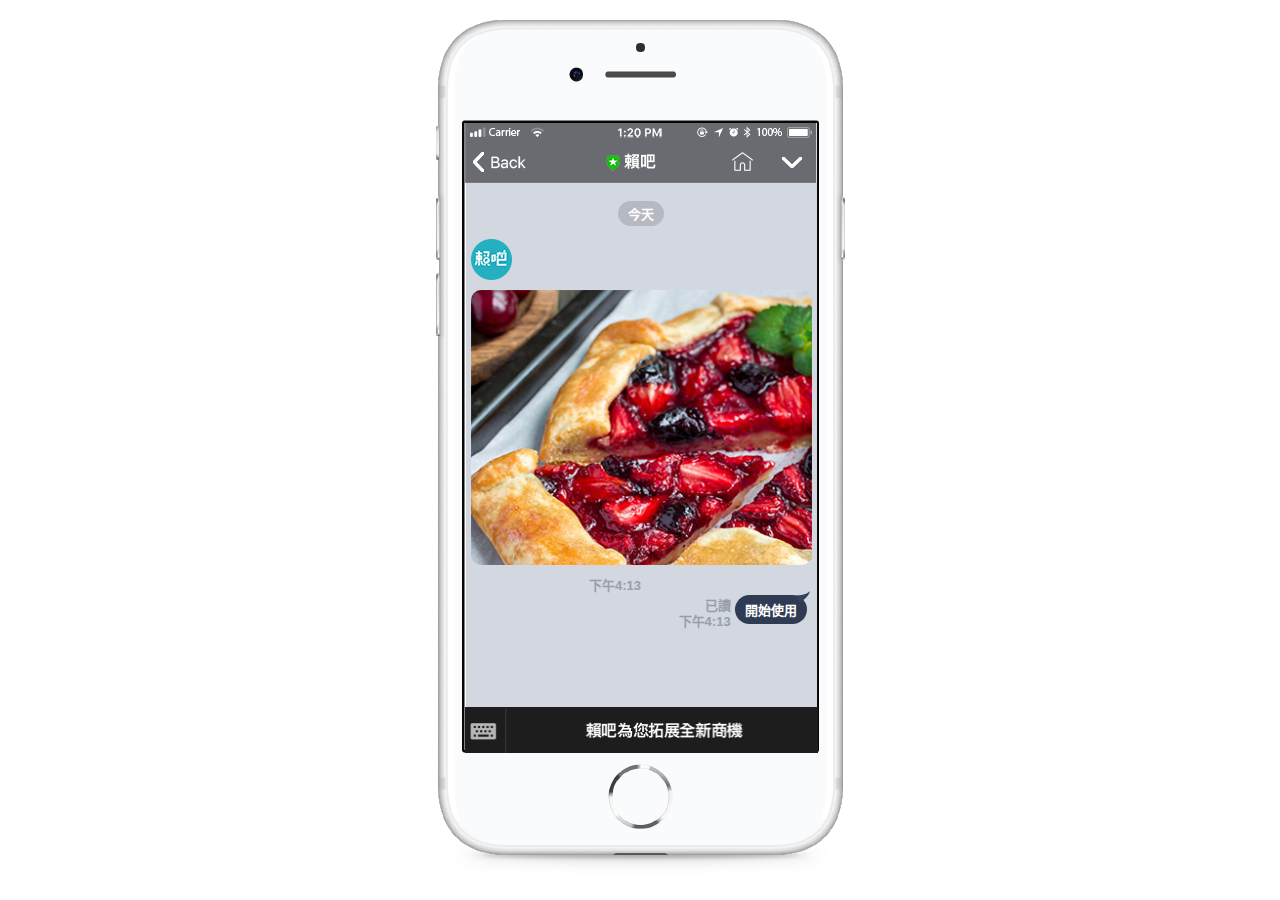
==== page02.html @ 3148f6fa "over" ====
<!DOCTYPE html>
<html lang="tw">
  <head>
    <meta http-equiv="Content-Language" content="zh-tw" />
    <meta http-equiv="Content-type" content="text/html; charset=utf-8" />
    <meta name="viewport" content="width=device-width, initial-scale=1, maximum-scale=1, user-scalable=no, minimal-ui" />

    <title></title>

    <link href="css/public.css" rel="stylesheet" type="text/css" />

    <script src="js/jquery_v1.10.2/jquery-1.10.2.min.js" language="javascript" type="text/javascript" ></script>
    <script src="js/public.js" language="javascript" type="text/javascript" ></script>

  </head>
  <body lang="zh-tw">
    
    <div id='phone'>
      <div class='top'><img src="img/top.png"></div>

      <div class='boxs'>  
        <div class='box'>
          <p>今天</p>

          <div class='type_boxs'>
            <div class='store'>
              <img class='icon' src="img/icon.png">
            </div>
            <div class='pic one_pic'><img src="img/pic01.jpg"></div>
            <div class='iboxs'>
              <i class='right'>下午4:13</i>
            </div>

            <div class='user'>
              <div class='iboxs'>
                <i class='right'>已讀</i>
                <i class='right'>下午4:13</i>
              </div>
              
              <div class='answer'>開始使用</div>
            </div>
          </div>
        </div>
      </div>

      <div class='bar'><img src="img/bar.png"></div>
    </div>

  </body>
</html>
---- css/public.css ----
﻿*,*:after,*:before{vertical-align:top;-moz-box-sizing:border-box;-webkit-box-sizing:border-box;box-sizing:border-box;-moz-osx-font-smoothing:antialiased;-webkit-font-smoothing:antialiased;-moz-font-smoothing:antialiased;-ms-font-smoothing:antialiased;-o-font-smoothing:antialiased}*::-moz-selection,*:after::-moz-selection,*:before::-moz-selection{color:#fff;background-color:#96c8ff}*::selection,*:after::selection,*:before::selection{color:#fff;background-color:#96c8ff}html{min-height:100%}html body{display:inline-block;width:100%;min-height:100%;margin:0;padding:0;color:#5a5a5a;text-align:center;font-size:medium;font-family:Roboto, RobotoDraft, Helvetica, Arial, sans-serif, "微軟正黑體", "Microsoft JhengHei";-moz-osx-font-smoothing:antialiased;-webkit-font-smoothing:antialiased;-moz-font-smoothing:antialiased;-ms-font-smoothing:antialiased;-o-font-smoothing:antialiased}#phone{display:inline-block;position:relative;width:409px;height:856px;background-image:url(../img/phone.png);background-repeat:no-repeat;margin-top:20px}#phone .boxs{display:inline-block;width:351px;height:627px;margin-left:2px;margin-top:103px;background-color:#d2d7e0;overflow:auto;-webkit-overflow-scrolling:touch}#phone .boxs::-webkit-scrollbar-thumb{background-color:transparent}#phone .boxs::-webkit-scrollbar{background-color:transparent;width:0}#phone .boxs .box{display:inline-block;width:100%;margin-top:65px}#phone .boxs .box p{display:inline-block;background-color:#b6b9c1;font-size:13px;font-weight:600;-moz-border-radius:15px;-webkit-border-radius:15px;border-radius:15px;padding:3px 10px;color:white}#phone .boxs .box .type_boxs{display:inline-block;width:100%;padding:0 5px;*zoom:1}#phone .boxs .box .type_boxs:after{display:table;content:"";line-height:0;clear:both}#phone .boxs .box .type_boxs .store{display:inline-block;width:80%;float:left}#phone .boxs .box .type_boxs .store .icon{display:inline-block;width:41px;height:41px;float:left}#phone .boxs .box .type_boxs .store .talk{display:inline-block;position:relative;width:calc(100% - 41px - 10px);-moz-border-radius:10px;-webkit-border-radius:10px;border-radius:10px;margin-left:10px;margin-top:calc(41px / 2);padding:10px;background-color:white;font-size:13px;color:black;font-weight:600;text-align:left}#phone .boxs .box .type_boxs .store .talk:before{display:inline-block;content:'';width:14px;height:11px;position:absolute;top:-4px;left:-5px;background-image:url(../img/talk.png)}#phone .boxs .box .type_boxs .store .talk:after{display:inline-block;position:absolute;bottom:0;right:-56px;content:'下午 4:03';font-size:12px;color:#9a9ea8;font-weight:600}#phone .boxs .box .type_boxs .user{display:inline-block;width:50%;float:right;margin-top:20px}#phone .boxs .box .type_boxs .user.u5{margin-top:5px}#phone .boxs .box .type_boxs .user .answer{display:inline-block;position:relative;font-size:13px;color:white;font-weight:600;-moz-border-radius:15px;-webkit-border-radius:15px;border-radius:15px;padding:5px 10px;background-color:#2f3b53}#phone .boxs .box .type_boxs .user .answer:before{display:inline-block;content:'';width:14px;height:11px;position:absolute;top:-4px;right:-3px;background-image:url(../img/talk_b.png)}#phone .boxs .box .type_boxs .pic{display:inline-block;width:100%;height:275px;margin:10px 0;-moz-border-radius:10px;-webkit-border-radius:10px;border-radius:10px;overflow:hidden;float:left}#phone .boxs .box .type_boxs .pic img{display:inline-block;width:100%;max-width:341px}#phone .boxs .box .type_boxs .banner_boxs{display:inline-block;width:100%;height:350px;max-width:351px;margin-top:10px;overflow:auto;-webkit-overflow-scrolling:touch}#phone .boxs .box .type_boxs .banner_boxs::-webkit-scrollbar{background-color:transparent;width:0}#phone .boxs .box .type_boxs .banner_boxs .banner_box{display:inline-block;position:relative;width:1000px;*zoom:1}#phone .boxs .box .type_boxs .banner_boxs .banner_box:after{display:table;content:"";line-height:0;clear:both}#phone .boxs .box .type_boxs .banner_boxs .banner_box .cent{display:inline-block;width:270px;float:left;-moz-border-radius:10px;-webkit-border-radius:10px;border-radius:10px;margin-right:10px;overflow:hidden;background-color:white}#phone .boxs .box .type_boxs .banner_boxs .banner_box .cent .cent_pic{display:inline-block;width:100%;height:160px;overflow:hidden}#phone .boxs .box .type_boxs .banner_boxs .banner_box .cent .cent_pic img{width:100%}#phone .boxs .box .type_boxs .banner_boxs .banner_box .cent .type{display:inline-block;width:100%;text-align:left;padding:10px;border-bottom:1px solid #f3f3f3}#phone .boxs .box .type_boxs .banner_boxs .banner_box .cent .type b{display:inline-block;width:100%;font-size:15px;color:black}#phone .boxs .box .type_boxs .banner_boxs .banner_box .cent .type span{display:inline-block;width:100%;font-size:15px;color:#636363}#phone .boxs .box .type_boxs .banner_boxs .banner_box .cent a{display:inline-block;width:100%;padding:10px;text-decoration:none;cursor:pointer;color:#566e9b;font-size:15px}#phone .top{display:inline-block;width:351px;height:60px;position:absolute;top:103px;left:calc(50% - 175px)}#phone .top img{display:inline-block;max-width:100%}#phone .bar{display:inline-block;width:356px;position:absolute;bottom:123px;left:calc(50% - 177px)}#phone .bar img{display:inline-block;width:100%;max-width:353px}.iboxs{display:inline-block;width:50%}.iboxs.i100{width:100%}.iboxs.ino{float:left;width:auto;position:absolute;bottom:3px;left:277px}.iboxs i{display:block;width:100%;font-style:normal;font-size:13px;color:#9a9ea8;font-weight:600;margin-bottom:-3px}.iboxs i.left{text-align:left}.iboxs i.right{text-align:right}
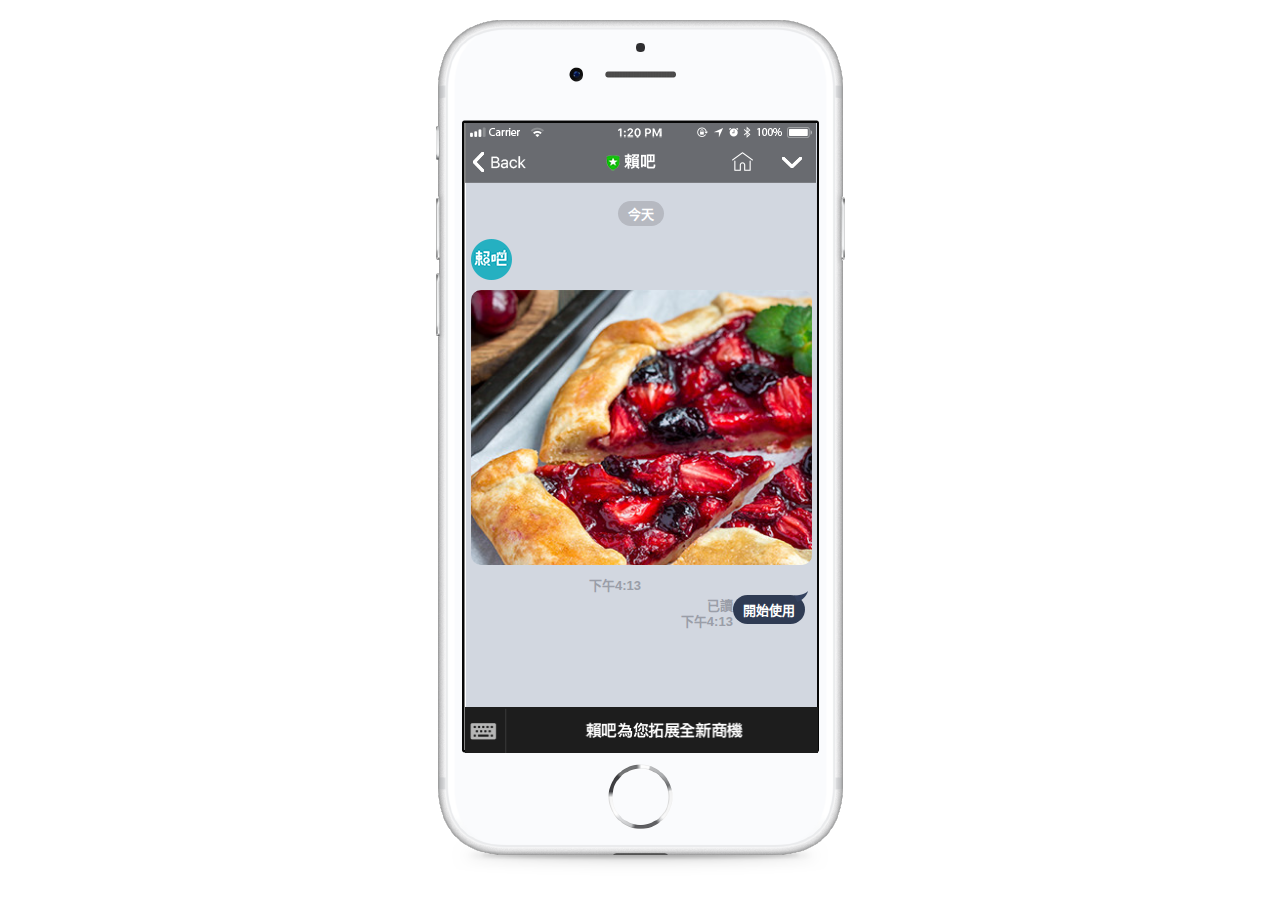
==== commit 255ac461: "Minify js、html, fix gh-pages path bug." ====
--- a/page02.html
+++ b/page02.html
@@ -1,50 +1 @@
-<!DOCTYPE html>
-<html lang="tw">
-  <head>
-    <meta http-equiv="Content-Language" content="zh-tw" />
-    <meta http-equiv="Content-type" content="text/html; charset=utf-8" />
-    <meta name="viewport" content="width=device-width, initial-scale=1, maximum-scale=1, user-scalable=no, minimal-ui" />
-
-    <title></title>
-
-    <link href="css/public.css" rel="stylesheet" type="text/css" />
-
-    <script src="js/jquery_v1.10.2/jquery-1.10.2.min.js" language="javascript" type="text/javascript" ></script>
-    <script src="js/public.js" language="javascript" type="text/javascript" ></script>
-
-  </head>
-  <body lang="zh-tw">
-    
-    <div id='phone'>
-      <div class='top'><img src="img/top.png"></div>
-
-      <div class='boxs'>  
-        <div class='box'>
-          <p>今天</p>
-
-          <div class='type_boxs'>
-            <div class='store'>
-              <img class='icon' src="img/icon.png">
-            </div>
-            <div class='pic one_pic'><img src="img/pic01.jpg"></div>
-            <div class='iboxs'>
-              <i class='right'>下午4:13</i>
-            </div>
-
-            <div class='user'>
-              <div class='iboxs'>
-                <i class='right'>已讀</i>
-                <i class='right'>下午4:13</i>
-              </div>
-              
-              <div class='answer'>開始使用</div>
-            </div>
-          </div>
-        </div>
-      </div>
-
-      <div class='bar'><img src="img/bar.png"></div>
-    </div>
-
-  </body>
-</html>
+<!DOCTYPE html><html lang="tw"><head><meta http-equiv="Content-Language" content="zh-tw"><meta http-equiv="Content-type" content="text/html; charset=utf-8"><meta name="viewport" content="width=device-width,initial-scale=1,maximum-scale=1,user-scalable=no,minimal-ui"><title></title><link href="css/public.css" rel="stylesheet" type="text/css"><script src="js/jquery_v1.10.2/jquery-1.10.2.min.js" language="javascript" type="text/javascript"></script><script src="js/public.js" language="javascript" type="text/javascript"></script></head><body lang="zh-tw"><div id="phone"><div class="top"><img src="img/top.png"></div><div class="boxs"><div class="box"><p>今天</p><div class="type_boxs"><div class="store"><img class="icon" src="img/icon.png"></div><div class="pic one_pic"><img src="img/pic01.jpg"></div><div class="iboxs"><i class="right">下午4:13</i></div><div class="user"><div class="iboxs"><i class="right">已讀</i> <i class="right">下午4:13</i></div><div class="answer">開始使用</div></div></div></div></div><div class="bar"><img src="img/bar.png"></div></div></body></html>